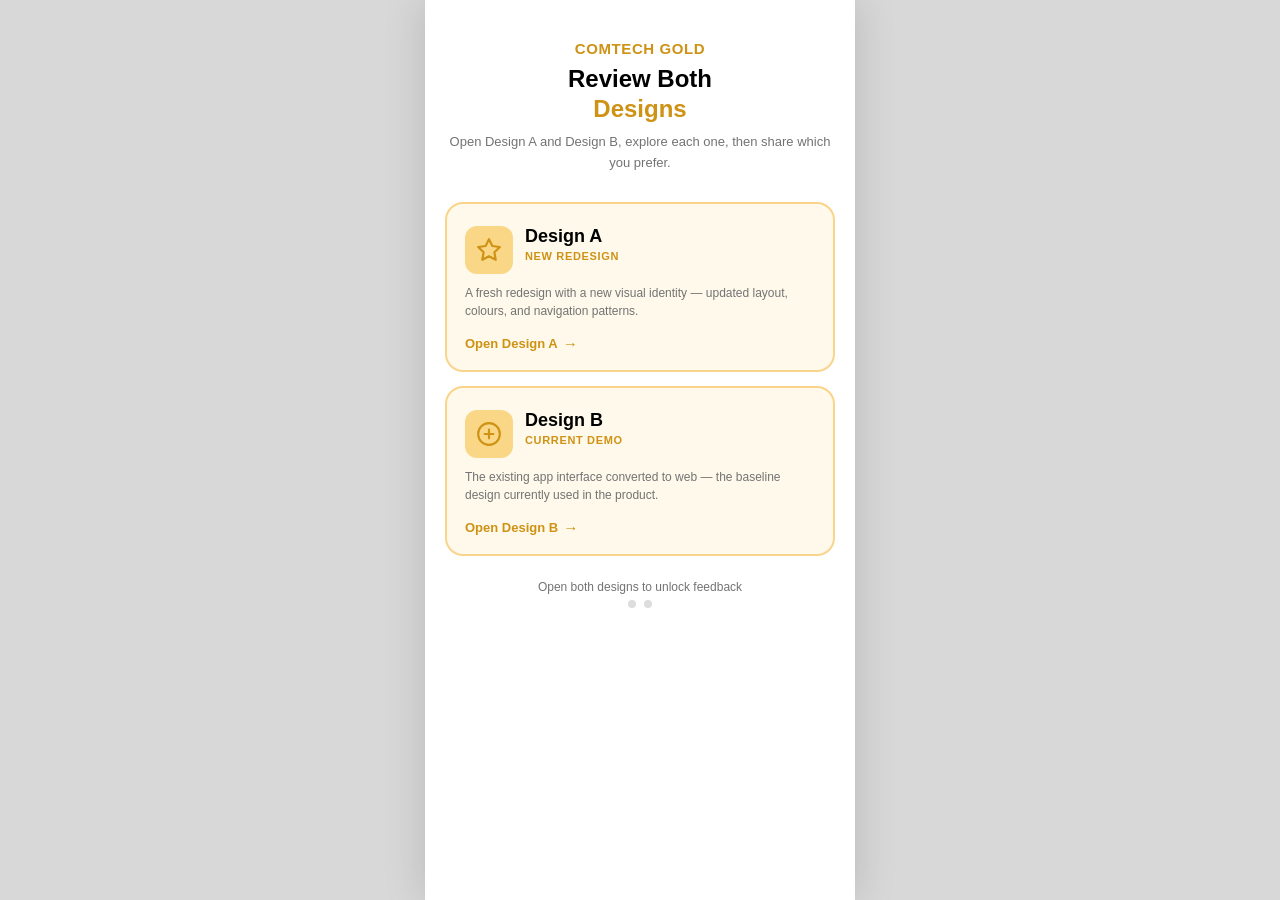
==== index.html @ 4515c18f "Initial commit: A/B test shell with design-a and design-b" ====
<!DOCTYPE html>
<html lang="en">
<head>
<meta charset="UTF-8">
<meta name="viewport" content="width=device-width, initial-scale=1.0, maximum-scale=1.0, user-scalable=no">
<title>ComTech Gold — Design Review</title>
<style>
/* ── Reset ── */
*, *::before, *::after { box-sizing: border-box; margin: 0; padding: 0; }
button { font-family: inherit; cursor: pointer; border: none; background: none; -webkit-tap-highlight-color: transparent; }
textarea, input { font-family: inherit; }

/* ── Tokens ── */
:root {
  --gold:       #CE9214;
  --gold-light: #FAD786;
  --gold-bg:    #FFF9EB;
  --gold-border:#F9D58C;
  --black:      #000;
  --white:      #fff;
  --gray:       #737373;
  --gray-light: #f5f5f5;
  --green:      #22C55E;
  --green-dark: #00A245;
  --red:        #FF1414;
  --desktop-bg: #d8d8d8;
  --radius:     18px;
  --shadow:     0 0 40px rgba(0,0,0,0.15);
}

/* ── Body ── */
body {
  background: var(--desktop-bg);
  min-height: 100vh;
  font-family: 'Onest', -apple-system, BlinkMacSystemFont, 'Segoe UI', Roboto, 'Helvetica Neue', Arial, sans-serif;
  -webkit-font-smoothing: antialiased;
}

/* ── App frame (choice / overlays) ── */
.app-frame {
  width: 100%;
  max-width: 430px;
  min-height: 100vh;
  background: var(--white);
  box-shadow: var(--shadow);
  display: flex;
  flex-direction: column;
  margin: 0 auto;
  position: relative;
  overflow-x: hidden;
}

/* ── Screens ── */
.screen { display: none; }
.screen.active { display: flex; }

#screen-choice.active {
  justify-content: center;
  width: 100%;
  min-height: 100vh;
  background: var(--desktop-bg);
}

/* ══════════════════════════════
   CHOICE SCREEN
══════════════════════════════ */
.choice-inner {
  display: flex;
  flex-direction: column;
  padding: 40px 20px 36px;
  flex: 1;
}

.choice-logo {
  text-align: center;
  margin-bottom: 6px;
}
.choice-logo-text {
  font-size: 15px;
  font-weight: 700;
  color: var(--gold);
  letter-spacing: 0.04em;
  text-transform: uppercase;
}

.choice-heading {
  font-size: 24px;
  font-weight: 800;
  color: var(--black);
  text-align: center;
  margin-bottom: 8px;
  line-height: 1.25;
}
.choice-heading span { color: var(--gold); }

.choice-subtitle {
  font-size: 13px;
  color: var(--gray);
  text-align: center;
  line-height: 1.6;
  margin-bottom: 28px;
}

/* ── Variant cards ── */
.cards-grid {
  display: flex;
  flex-direction: column;
  gap: 14px;
  margin-bottom: 24px;
}

.variant-card {
  position: relative;
  width: 100%;
  background: var(--gold-bg);
  border: 2px solid var(--gold-border);
  border-radius: var(--radius);
  padding: 22px 18px 18px;
  text-align: left;
  min-height: 140px;
  display: flex;
  flex-direction: column;
  justify-content: space-between;
  transition: transform 120ms ease, box-shadow 120ms ease, border-color 180ms ease;
  touch-action: manipulation;
}
.variant-card:active { transform: scale(0.97); }
.variant-card.viewed { border-color: var(--green); background: #f0fdf4; }

/* checkmark badge */
.card-badge {
  position: absolute;
  top: 14px;
  right: 14px;
  width: 28px;
  height: 28px;
  border-radius: 50%;
  background: var(--green);
  color: #fff;
  font-size: 13px;
  font-weight: 700;
  display: none;
  align-items: center;
  justify-content: center;
  line-height: 1;
}
.variant-card.viewed .card-badge { display: flex; }

.card-top { display: flex; align-items: flex-start; gap: 12px; }

.card-icon-wrap {
  width: 48px;
  height: 48px;
  border-radius: 12px;
  background: var(--gold-light);
  display: flex;
  align-items: center;
  justify-content: center;
  flex-shrink: 0;
}

.card-text-wrap { flex: 1; }

.card-label {
  font-size: 18px;
  font-weight: 800;
  color: var(--black);
  line-height: 1.2;
  margin-bottom: 3px;
}
.card-tag {
  font-size: 11px;
  font-weight: 600;
  color: var(--gold);
  text-transform: uppercase;
  letter-spacing: 0.06em;
}
.variant-card.viewed .card-tag { color: var(--green-dark); }

.card-desc {
  font-size: 12px;
  color: var(--gray);
  line-height: 1.55;
  margin-top: 10px;
}

.card-cta {
  font-size: 13px;
  font-weight: 700;
  color: var(--gold);
  margin-top: 14px;
  display: flex;
  align-items: center;
  gap: 5px;
}
.variant-card.viewed .card-cta { color: var(--green-dark); }
.card-cta-arrow { font-size: 15px; transition: transform 120ms ease; }
.variant-card:active .card-cta-arrow { transform: translateX(3px); }

/* progress hint */
.progress-hint {
  text-align: center;
  font-size: 12px;
  color: var(--gray);
  margin-bottom: 20px;
}
.progress-dots {
  display: flex;
  justify-content: center;
  gap: 8px;
  margin-top: 6px;
}
.progress-dot {
  width: 8px;
  height: 8px;
  border-radius: 50%;
  background: #ddd;
  transition: background 300ms ease;
}
.progress-dot.done { background: var(--green); }

/* ── Feedback trigger zone ── */
#feedback-trigger-zone {
  display: none;
  flex-direction: column;
  align-items: center;
  gap: 12px;
  margin-top: 4px;
}

.both-viewed-msg {
  font-size: 13px;
  font-weight: 600;
  color: var(--green-dark);
  text-align: center;
}

.btn-gold-full {
  width: 100%;
  min-height: 54px;
  background: linear-gradient(135deg, #CE9214 0%, #FAD786 55%, #CE9214 100%);
  color: #000;
  font-size: 16px;
  font-weight: 800;
  border-radius: 14px;
  border: none;
  cursor: pointer;
  letter-spacing: 0.02em;
  box-shadow: 0 4px 18px rgba(206,146,20,0.38);
  transition: opacity 120ms ease, transform 100ms ease;
  touch-action: manipulation;
}
.btn-gold-full:active { opacity: 0.85; transform: scale(0.98); }

.submitted-msg {
  display: none;
  text-align: center;
  font-size: 14px;
  font-weight: 600;
  color: var(--green-dark);
  padding: 14px;
  background: #f0fdf4;
  border-radius: 12px;
  border: 1.5px solid #bbf7d0;
  width: 100%;
}

/* ══════════════════════════════
   VIEWER SCREEN
══════════════════════════════ */
#screen-viewer {
  position: fixed;
  inset: 0;
  z-index: 100;
  background: #000;
}
#screen-viewer.active { display: block; }

#variant-iframe {
  width: 100%;
  height: 100%;
  border: none;
  display: block;
}

/* ── Back button overlay ── */
#btn-back {
  position: fixed;
  top: 16px;
  left: 16px;
  z-index: 9999;
  display: none;
  min-width: 48px;
  min-height: 48px;
  padding: 0 18px;
  background: rgba(10, 10, 10, 0.78);
  color: #fff;
  border-radius: 24px;
  font-size: 14px;
  font-weight: 700;
  border: none;
  cursor: pointer;
  backdrop-filter: blur(6px);
  -webkit-backdrop-filter: blur(6px);
  align-items: center;
  gap: 6px;
  box-shadow: 0 2px 12px rgba(0,0,0,0.35);
  touch-action: manipulation;
  letter-spacing: 0.01em;
}
#btn-back.visible { display: flex; }

/* ── Viewing label (small pill above back btn) ── */
#viewing-label {
  position: fixed;
  top: 72px;
  left: 16px;
  z-index: 9999;
  display: none;
  padding: 4px 12px;
  background: rgba(206,146,20,0.9);
  color: #000;
  border-radius: 20px;
  font-size: 11px;
  font-weight: 700;
  letter-spacing: 0.04em;
  text-transform: uppercase;
  backdrop-filter: blur(4px);
  -webkit-backdrop-filter: blur(4px);
}
#viewing-label.visible { display: block; }

/* ══════════════════════════════
   FEEDBACK & THANKYOU OVERLAYS
══════════════════════════════ */
.overlay-screen {
  position: fixed;
  inset: 0;
  z-index: 200;
  background: rgba(0, 0, 0, 0.55);
  justify-content: center;
  align-items: flex-end;
  display: none;
}
.overlay-screen.active { display: flex; }

.overlay-frame {
  width: 100%;
  max-width: 430px;
  max-height: 92vh;
  background: var(--white);
  border-radius: 24px 24px 0 0;
  overflow-y: auto;
  padding: 24px 24px 40px;
  transform: translateY(100%);
  transition: transform 300ms cubic-bezier(0.4, 0, 0.2, 1);
  -webkit-overflow-scrolling: touch;
}
.overlay-screen.active .overlay-frame { transform: translateY(0); }

/* Feedback header */
.overlay-header {
  display: flex;
  align-items: center;
  justify-content: space-between;
  margin-bottom: 22px;
}
.overlay-title {
  font-size: 20px;
  font-weight: 800;
  color: var(--black);
}
.btn-close {
  width: 36px;
  height: 36px;
  border-radius: 50%;
  background: var(--gray-light);
  color: var(--gray);
  font-size: 16px;
  display: flex;
  align-items: center;
  justify-content: center;
  flex-shrink: 0;
  touch-action: manipulation;
}

/* Form */
.form-section { margin-bottom: 22px; }

.pref-fieldset {
  border: none;
  padding: 0;
}
.pref-legend {
  font-size: 14px;
  font-weight: 700;
  color: var(--black);
  margin-bottom: 14px;
  display: block;
}
.pref-fieldset.error .pref-legend { color: var(--red); }
.error-msg {
  font-size: 12px;
  color: var(--red);
  margin-top: 6px;
  display: none;
}
.pref-fieldset.error .error-msg { display: block; }

.radio-options { display: flex; flex-direction: column; gap: 10px; }

.radio-label {
  display: flex;
  align-items: center;
  gap: 12px;
  padding: 14px 16px;
  border: 2px solid #e8e8e8;
  border-radius: 12px;
  cursor: pointer;
  transition: border-color 150ms ease, background 150ms ease;
  touch-action: manipulation;
}
.radio-label:has(input:checked) {
  border-color: var(--gold);
  background: var(--gold-bg);
}
.radio-label input[type="radio"] {
  width: 18px;
  height: 18px;
  accent-color: var(--gold);
  flex-shrink: 0;
  cursor: pointer;
}
.radio-label-text { flex: 1; }
.radio-label-title {
  font-size: 14px;
  font-weight: 700;
  color: var(--black);
  display: block;
  line-height: 1.2;
}
.radio-label-sub {
  font-size: 11px;
  color: var(--gray);
  margin-top: 2px;
  display: block;
}

.form-label {
  font-size: 14px;
  font-weight: 700;
  color: var(--black);
  margin-bottom: 8px;
  display: block;
}
.form-textarea {
  width: 100%;
  padding: 14px;
  border: 2px solid #e8e8e8;
  border-radius: 12px;
  font-size: 14px;
  color: var(--black);
  resize: none;
  line-height: 1.55;
  transition: border-color 150ms ease;
  background: #fff;
}
.form-textarea:focus {
  outline: none;
  border-color: var(--gold);
}
.form-textarea::placeholder { color: #b0b0b0; }

/* ── Thank you ── */
.thankyou-inner {
  display: flex;
  flex-direction: column;
  align-items: center;
  text-align: center;
  padding: 16px 0 8px;
}
.thankyou-icon {
  width: 68px;
  height: 68px;
  border-radius: 50%;
  background: #dcfce7;
  border: 2px solid #bbf7d0;
  color: var(--green-dark);
  font-size: 28px;
  font-weight: 700;
  display: flex;
  align-items: center;
  justify-content: center;
  margin-bottom: 18px;
}
.thankyou-title {
  font-size: 24px;
  font-weight: 800;
  color: var(--black);
  margin-bottom: 8px;
}
.thankyou-body {
  font-size: 14px;
  color: var(--gray);
  line-height: 1.6;
  margin-bottom: 28px;
}
</style>
</head>
<body>

<!-- ══════════════════════════════
     SCREEN 1 — CHOICE
══════════════════════════════ -->
<div id="screen-choice" class="screen">
  <div class="app-frame">
    <div class="choice-inner">

      <div class="choice-logo">
        <span class="choice-logo-text">ComTech Gold</span>
      </div>

      <h1 class="choice-heading">Review Both<br><span>Designs</span></h1>
      <p class="choice-subtitle">Open Design A and Design B, explore each one, then share which you prefer.</p>

      <div class="cards-grid">

        <!-- Card A -->
        <button class="variant-card" id="card-a" data-variant="a">
          <div class="card-badge">✓</div>
          <div class="card-top">
            <div class="card-icon-wrap">
              <svg width="26" height="26" viewBox="0 0 24 24" fill="none" stroke="#CE9214" stroke-width="2" stroke-linecap="round" stroke-linejoin="round">
                <polygon points="12 2 15.09 8.26 22 9.27 17 14.14 18.18 21.02 12 17.77 5.82 21.02 7 14.14 2 9.27 8.91 8.26 12 2"/>
              </svg>
            </div>
            <div class="card-text-wrap">
              <div class="card-label">Design A</div>
              <div class="card-tag" id="card-a-tag">New Redesign</div>
            </div>
          </div>
          <p class="card-desc">A fresh redesign with a new visual identity — updated layout, colours, and navigation patterns.</p>
          <div class="card-cta">
            <span>Open Design A</span>
            <span class="card-cta-arrow">→</span>
          </div>
        </button>

        <!-- Card B -->
        <button class="variant-card" id="card-b" data-variant="b">
          <div class="card-badge">✓</div>
          <div class="card-top">
            <div class="card-icon-wrap">
              <svg width="26" height="26" viewBox="0 0 24 24" fill="none" stroke="#CE9214" stroke-width="2" stroke-linecap="round" stroke-linejoin="round">
                <circle cx="12" cy="12" r="10"/>
                <line x1="12" y1="8" x2="12" y2="16"/>
                <line x1="8" y1="12" x2="16" y2="12"/>
              </svg>
            </div>
            <div class="card-text-wrap">
              <div class="card-label">Design B</div>
              <div class="card-tag" id="card-b-tag">Current Demo</div>
            </div>
          </div>
          <p class="card-desc">The existing app interface converted to web — the baseline design currently used in the product.</p>
          <div class="card-cta">
            <span>Open Design B</span>
            <span class="card-cta-arrow">→</span>
          </div>
        </button>

      </div><!-- /cards-grid -->

      <!-- Progress indicator -->
      <div class="progress-hint" id="progress-hint">
        <span id="progress-text">Open both designs to unlock feedback</span>
        <div class="progress-dots">
          <div class="progress-dot" id="dot-a"></div>
          <div class="progress-dot" id="dot-b"></div>
        </div>
      </div>

      <!-- Feedback zone — hidden until both seen -->
      <div id="feedback-trigger-zone">
        <p class="both-viewed-msg">✓ You've reviewed both designs!</p>
        <button id="btn-submit-feedback" class="btn-gold-full">Submit Feedback</button>
        <p class="submitted-msg" id="submitted-msg">✓ Feedback submitted — thank you!</p>
      </div>

    </div><!-- /choice-inner -->
  </div><!-- /app-frame -->
</div><!-- /screen-choice -->


<!-- ══════════════════════════════
     SCREEN 2 — VIEWER
══════════════════════════════ -->
<div id="screen-viewer" class="screen">
  <iframe id="variant-iframe" src="" title="Design variant" allowfullscreen></iframe>
</div>

<!-- Back button (fixed overlay above iframe) -->
<button id="btn-back" aria-label="Back to choice screen">
  ← Back
</button>

<!-- Viewing label pill -->
<div id="viewing-label"></div>


<!-- ══════════════════════════════
     SCREEN 3 — FEEDBACK OVERLAY
══════════════════════════════ -->
<div id="screen-feedback" class="overlay-screen">
  <div class="overlay-frame">

    <div class="overlay-header">
      <h2 class="overlay-title">Your Feedback</h2>
      <button class="btn-close" id="btn-close-feedback" aria-label="Close">✕</button>
    </div>

    <form id="feedback-form" novalidate>

      <div class="form-section">
        <fieldset class="pref-fieldset" id="pref-fieldset">
          <legend class="pref-legend">Which design do you prefer?</legend>
          <div class="radio-options">
            <label class="radio-label">
              <input type="radio" name="preference" value="A">
              <div class="radio-label-text">
                <span class="radio-label-title">Design A</span>
                <span class="radio-label-sub">New Redesign</span>
              </div>
            </label>
            <label class="radio-label">
              <input type="radio" name="preference" value="B">
              <div class="radio-label-text">
                <span class="radio-label-title">Design B</span>
                <span class="radio-label-sub">Current Demo</span>
              </div>
            </label>
          </div>
          <p class="error-msg">Please select a design before submitting.</p>
        </fieldset>
      </div>

      <div class="form-section">
        <label class="form-label" for="feedback-text">What stood out to you? <span style="font-weight:400;color:#b0b0b0">(optional)</span></label>
        <textarea
          id="feedback-text"
          name="feedback"
          class="form-textarea"
          rows="5"
          maxlength="1000"
          placeholder="Tell us what you liked or disliked — layout, colours, navigation, clarity…"
        ></textarea>
      </div>

      <button type="submit" class="btn-gold-full">Submit Feedback</button>

    </form>
  </div>
</div>


<!-- ══════════════════════════════
     SCREEN 4 — THANK YOU OVERLAY
══════════════════════════════ -->
<div id="screen-thankyou" class="overlay-screen">
  <div class="overlay-frame">
    <div class="thankyou-inner">
      <div class="thankyou-icon">✓</div>
      <h2 class="thankyou-title">Thank you!</h2>
      <p class="thankyou-body">Your feedback has been saved.<br>It will help shape the final design direction.</p>
      <button id="btn-done" class="btn-gold-full">Done</button>
    </div>
  </div>
</div>


<script>
(function () {
  'use strict';

  // ── Variant paths (relative from ship/index.html) ──
  var VARIANTS = {
    a: './design-a/comtech-gold-dashboard-v4.html',
    b: './design-b/index.html'
  };

  // ── App state ──
  var APP = {
    currentScreen: 'choice',
    activeVariant: null,
    seenA: false,
    seenB: false,
    submitted: false
  };

  // ── DOM refs ──
  var elScreenChoice   = document.getElementById('screen-choice');
  var elScreenViewer   = document.getElementById('screen-viewer');
  var elScreenFeedback = document.getElementById('screen-feedback');
  var elScreenThankyou = document.getElementById('screen-thankyou');
  var elIframe         = document.getElementById('variant-iframe');
  var elBtnBack        = document.getElementById('btn-back');
  var elViewingLabel   = document.getElementById('viewing-label');
  var elCardA          = document.getElementById('card-a');
  var elCardB          = document.getElementById('card-b');
  var elDotA           = document.getElementById('dot-a');
  var elDotB           = document.getElementById('dot-b');
  var elFeedbackZone   = document.getElementById('feedback-trigger-zone');
  var elBtnSubmitFb    = document.getElementById('btn-submit-feedback');
  var elSubmittedMsg   = document.getElementById('submitted-msg');
  var elProgressText   = document.getElementById('progress-text');
  var elForm           = document.getElementById('feedback-form');
  var elPrefFieldset   = document.getElementById('pref-fieldset');

  // ── Overlay animation helper ──
  function showOverlay(el) {
    el.style.display = 'flex';
    // double rAF so initial transform is painted before transition fires
    requestAnimationFrame(function () {
      requestAnimationFrame(function () {
        el.classList.add('active');
      });
    });
  }

  function hideOverlay(el, cb) {
    el.classList.remove('active');
    setTimeout(function () {
      el.style.display = 'none';
      if (cb) cb();
    }, 310);
  }

  // ── goto(screen, variant?) ──
  function goto(screen, variant) {
    // Hide active overlays
    if (APP.currentScreen === 'feedback') {
      elScreenFeedback.classList.remove('active');
      elScreenFeedback.style.display = 'none';
    }
    if (APP.currentScreen === 'thankyou') {
      elScreenThankyou.classList.remove('active');
      elScreenThankyou.style.display = 'none';
    }

    // Back button / label — only for viewer
    elBtnBack.classList.remove('visible');
    elViewingLabel.classList.remove('visible');

    if (screen === 'choice') {
      elScreenViewer.classList.remove('active');
      elIframe.src = '';            // release iframe memory
      elScreenChoice.classList.add('active');
      renderChoiceState();

    } else if (screen === 'viewer') {
      APP.activeVariant = variant;
      elScreenChoice.classList.remove('active');

      // Set iframe src then show screen
      var path = VARIANTS[variant];
      elIframe.src = path;

      // For Variant A (1080px fixed frame) — scale to fit viewport
      if (variant === 'a') {
        elIframe.style.transform = '';
        elIframe.style.width     = '100%';
        elIframe.style.height    = '100%';
        elIframe.onload = function () {
          applyVariantAScale();
        };
      } else {
        elIframe.onload = null;
        elIframe.style.transform = '';
        elIframe.style.transformOrigin = '';
        elIframe.style.width  = '100%';
        elIframe.style.height = '100%';
      }

      elScreenViewer.classList.add('active');
      elBtnBack.classList.add('visible');
      elViewingLabel.textContent = variant === 'a' ? 'Design A' : 'Design B';
      elViewingLabel.classList.add('visible');

      markSeen(variant);

    } else if (screen === 'feedback') {
      showOverlay(elScreenFeedback);

    } else if (screen === 'thankyou') {
      hideOverlay(elScreenFeedback, function () {
        showOverlay(elScreenThankyou);
      });
    }

    APP.currentScreen = screen;
  }

  // ── Variant A scaling (1080×1920 frame → fit viewport) ──
  function applyVariantAScale() {
    var vw = window.innerWidth;
    var vh = window.innerHeight;
    var scale = Math.min(vw / 1080, vh / 1920);
    var iw = (vw / scale);
    var ih = (vh / scale);
    elIframe.style.transformOrigin = '0 0';
    elIframe.style.transform  = 'scale(' + scale + ')';
    elIframe.style.width      = iw + 'px';
    elIframe.style.height     = ih + 'px';
    elIframe.style.position   = 'absolute';
    elIframe.style.top        = '0';
    elIframe.style.left       = '0';
  }

  // Handle resize when viewing Variant A
  window.addEventListener('resize', function () {
    if (APP.currentScreen === 'viewer' && APP.activeVariant === 'a') {
      applyVariantAScale();
    }
  });

  // ── markSeen(variant) ──
  function markSeen(variant) {
    if (variant === 'a' && !APP.seenA) {
      APP.seenA = true;
      localStorage.setItem('ab_seen_a', '1');
    }
    if (variant === 'b' && !APP.seenB) {
      APP.seenB = true;
      localStorage.setItem('ab_seen_b', '1');
    }
    // Update card visual immediately
    updateCardState();
  }

  // ── updateCardState() ──
  function updateCardState() {
    if (APP.seenA) { elCardA.classList.add('viewed'); elDotA.classList.add('done'); }
    if (APP.seenB) { elCardB.classList.add('viewed'); elDotB.classList.add('done'); }
  }

  // ── renderChoiceState() ──
  function renderChoiceState() {
    updateCardState();

    // Progress text
    if (!APP.seenA && !APP.seenB) {
      elProgressText.textContent = 'Open both designs to unlock feedback';
    } else if (APP.seenA && !APP.seenB) {
      elProgressText.textContent = 'Great! Now open Design B to continue';
    } else if (!APP.seenA && APP.seenB) {
      elProgressText.textContent = 'Great! Now open Design A to continue';
    } else {
      elProgressText.textContent = 'Both reviewed — feedback unlocked below';
    }

    // Feedback zone
    if (APP.seenA && APP.seenB) {
      elFeedbackZone.style.display = 'flex';
      document.getElementById('progress-hint').style.display = 'none';

      if (APP.submitted) {
        elBtnSubmitFb.style.display = 'none';
        elSubmittedMsg.style.display = 'block';
      } else {
        elBtnSubmitFb.style.display = '';
        elSubmittedMsg.style.display = 'none';
      }
    } else {
      elFeedbackZone.style.display = 'none';
      document.getElementById('progress-hint').style.display = 'block';
    }
  }

  // ── handleSubmit ──
  function handleSubmit(e) {
    e.preventDefault();

    var selected = elForm.querySelector('input[name="preference"]:checked');
    if (!selected) {
      elPrefFieldset.classList.add('error');
      elPrefFieldset.scrollIntoView({ behavior: 'smooth', block: 'center' });
      return;
    }
    elPrefFieldset.classList.remove('error');

    var preference = selected.value;
    var feedbackText = elForm.querySelector('textarea[name="feedback"]').value.trim();

    var response = {
      preference: preference,
      feedback: feedbackText,
      timestamp: new Date().toISOString()
    };

    localStorage.setItem('ab_response', JSON.stringify(response));
    localStorage.setItem('ab_submitted', '1');
    APP.submitted = true;

    goto('thankyou');
  }

  // ── Event listeners ──
  elCardA.addEventListener('click', function () { goto('viewer', 'a'); });
  elCardB.addEventListener('click', function () { goto('viewer', 'b'); });
  elBtnBack.addEventListener('click', function () { goto('choice'); });

  elBtnSubmitFb.addEventListener('click', function () { goto('feedback'); });

  document.getElementById('btn-close-feedback').addEventListener('click', function () {
    hideOverlay(elScreenFeedback, function () {
      APP.currentScreen = 'choice';
    });
  });

  elForm.addEventListener('submit', handleSubmit);

  // Clear error on radio change
  elForm.querySelectorAll('input[name="preference"]').forEach(function (radio) {
    radio.addEventListener('change', function () {
      elPrefFieldset.classList.remove('error');
    });
  });

  document.getElementById('btn-done').addEventListener('click', function () {
    hideOverlay(elScreenThankyou, function () {
      APP.currentScreen = 'choice';
      renderChoiceState();
    });
    goto('choice');
  });

  // ── Init — restore from localStorage ──
  document.addEventListener('DOMContentLoaded', function () {
    APP.seenA     = localStorage.getItem('ab_seen_a')    === '1';
    APP.seenB     = localStorage.getItem('ab_seen_b')    === '1';
    APP.submitted = localStorage.getItem('ab_submitted') === '1';

    goto('choice');
  });

})();
</script>
</body>
</html>
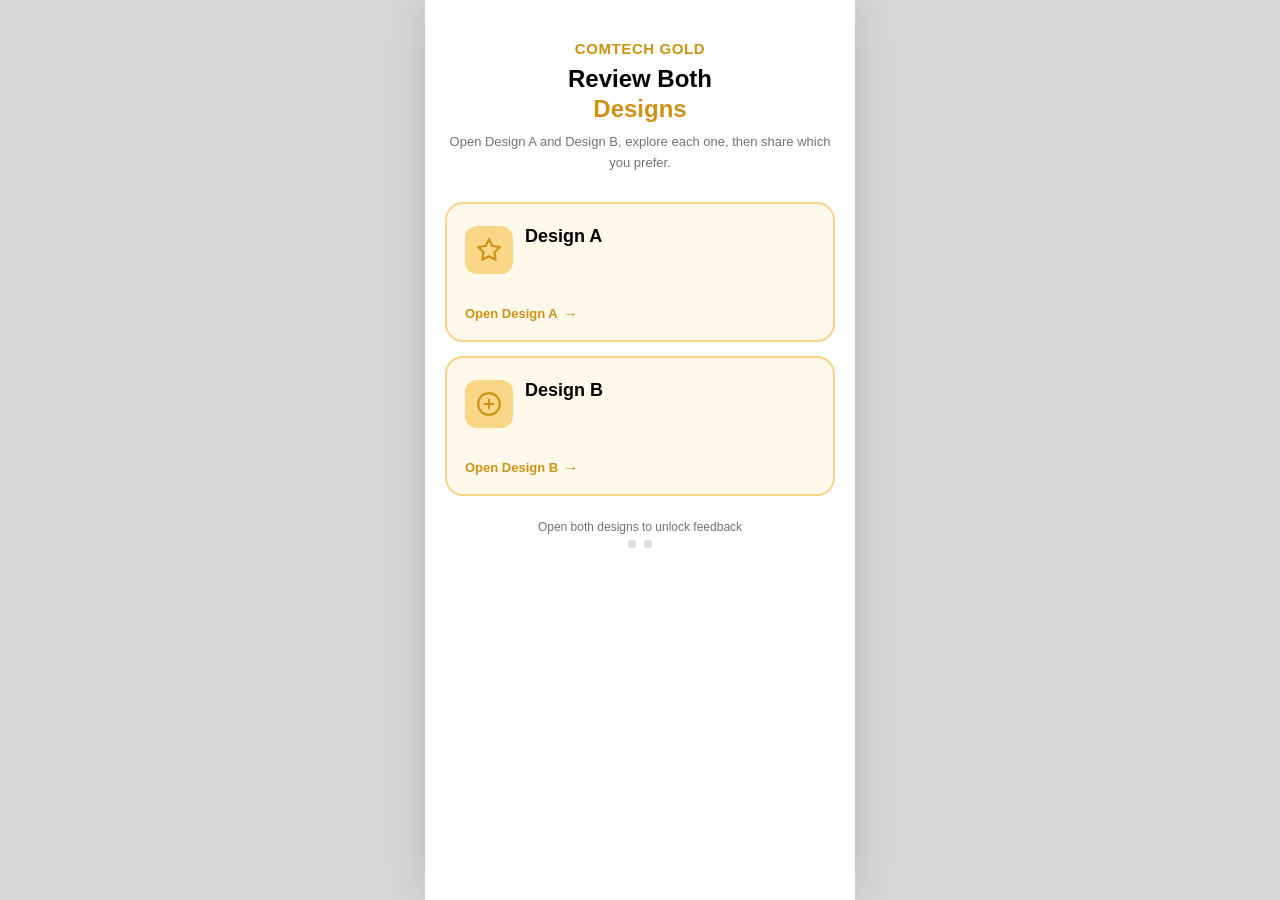
==== commit ba325382: "Remove card descriptions/tags, center back button and viewing label at top Co-Authored-By: Claude So" ====
--- a/index.html
+++ b/index.html
@@ -2,7 +2,7 @@
 <html lang="en">
 <head>
 <meta charset="UTF-8">
-<meta name="viewport" content="width=device-width, initial-scale=1.0, maximum-scale=1.0, user-scalable=no">
+<meta name="viewport" content="width=device-width, initial-scale=1.0, maximum-scale=1.0, user-scalable=no, viewport-fit=cover">
 <title>ComTech Gold — Design Review</title>
 <style>
 /* ── Reset ── */
@@ -286,25 +286,29 @@
 /* ── Back button overlay ── */
 #btn-back {
   position: fixed;
-  top: 16px;
-  left: 16px;
+  /* centered at the top, offset by notch on mobile */
+  top: calc(16px + env(safe-area-inset-top, 0px));
+  left: 50%;
+  transform: translateX(-50%);
   z-index: 9999;
   display: none;
   min-width: 48px;
   min-height: 48px;
   padding: 0 18px;
-  background: rgba(10, 10, 10, 0.78);
+  background: rgba(10, 10, 10, 0.42);
   color: #fff;
   border-radius: 24px;
   font-size: 14px;
   font-weight: 700;
-  border: none;
+  border: 1px solid rgba(255, 255, 255, 0.22);
   cursor: pointer;
-  backdrop-filter: blur(6px);
-  -webkit-backdrop-filter: blur(6px);
+  /* heavier blur keeps the label readable over both dark and light app headers */
+  backdrop-filter: blur(10px) saturate(120%);
+  -webkit-backdrop-filter: blur(10px) saturate(120%);
   align-items: center;
   gap: 6px;
-  box-shadow: 0 2px 12px rgba(0,0,0,0.35);
+  box-shadow: 0 2px 12px rgba(0,0,0,0.25);
+  text-shadow: 0 1px 2px rgba(0,0,0,0.55);
   touch-action: manipulation;
   letter-spacing: 0.01em;
 }
@@ -313,8 +317,9 @@
 /* ── Viewing label (small pill above back btn) ── */
 #viewing-label {
   position: fixed;
-  top: 72px;
-  left: 16px;
+  top: calc(72px + env(safe-area-inset-top, 0px));
+  left: 50%;
+  transform: translateX(-50%);
   z-index: 9999;
   display: none;
   padding: 4px 12px;
@@ -536,10 +541,8 @@
             </div>
             <div class="card-text-wrap">
               <div class="card-label">Design A</div>
-              <div class="card-tag" id="card-a-tag">New Redesign</div>
             </div>
           </div>
-          <p class="card-desc">A fresh redesign with a new visual identity — updated layout, colours, and navigation patterns.</p>
           <div class="card-cta">
             <span>Open Design A</span>
             <span class="card-cta-arrow">→</span>
@@ -559,10 +562,8 @@
             </div>
             <div class="card-text-wrap">
               <div class="card-label">Design B</div>
-              <div class="card-tag" id="card-b-tag">Current Demo</div>
             </div>
           </div>
-          <p class="card-desc">The existing app interface converted to web — the baseline design currently used in the product.</p>
           <div class="card-cta">
             <span>Open Design B</span>
             <span class="card-cta-arrow">→</span>
@@ -825,15 +826,8 @@
 
   // ── markSeen(variant) ──
   function markSeen(variant) {
-    if (variant === 'a' && !APP.seenA) {
-      APP.seenA = true;
-      localStorage.setItem('ab_seen_a', '1');
-    }
-    if (variant === 'b' && !APP.seenB) {
-      APP.seenB = true;
-      localStorage.setItem('ab_seen_b', '1');
-    }
-    // Update card visual immediately
+    if (variant === 'a') APP.seenA = true;
+    if (variant === 'b') APP.seenB = true;
     updateCardState();
   }
 
@@ -897,10 +891,7 @@
       timestamp: new Date().toISOString()
     };
 
-    localStorage.setItem('ab_response', JSON.stringify(response));
-    localStorage.setItem('ab_submitted', '1');
     APP.submitted = true;
-
     goto('thankyou');
   }
 
@@ -909,7 +900,9 @@
   elCardB.addEventListener('click', function () { goto('viewer', 'b'); });
   elBtnBack.addEventListener('click', function () { goto('choice'); });
 
-  elBtnSubmitFb.addEventListener('click', function () { goto('feedback'); });
+  elBtnSubmitFb.addEventListener('click', function () {
+    window.location.href = 'https://forms.gle/oUNLctkgnK64Wd1A6';
+  });
 
   document.getElementById('btn-close-feedback').addEventListener('click', function () {
     hideOverlay(elScreenFeedback, function () {
@@ -934,11 +927,12 @@
     goto('choice');
   });
 
-  // ── Init — restore from localStorage ──
+  // ── Init — always start fresh; clear any stale localStorage from prior builds ──
   document.addEventListener('DOMContentLoaded', function () {
-    APP.seenA     = localStorage.getItem('ab_seen_a')    === '1';
-    APP.seenB     = localStorage.getItem('ab_seen_b')    === '1';
-    APP.submitted = localStorage.getItem('ab_submitted') === '1';
+    localStorage.removeItem('ab_seen_a');
+    localStorage.removeItem('ab_seen_b');
+    localStorage.removeItem('ab_submitted');
+    localStorage.removeItem('ab_response');
 
     goto('choice');
   });
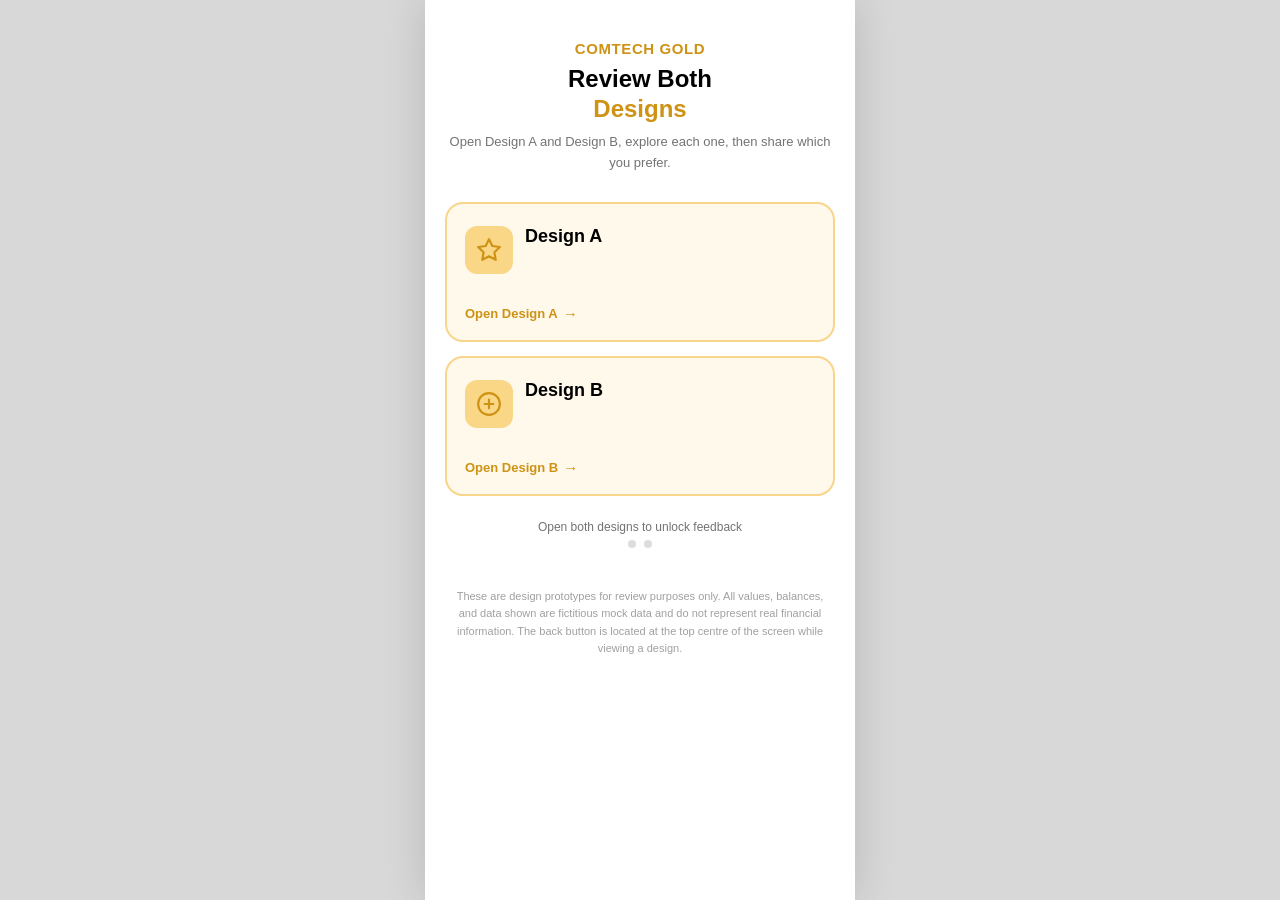
==== commit 90cbc7f5: "Add disclaimer text and back button hint on choice screen Co-Authored-By: Claude Sonnet 4.6 <noreply" ====
--- a/index.html
+++ b/index.html
@@ -251,6 +251,15 @@
   touch-action: manipulation;
 }
 .btn-gold-full:active { opacity: 0.85; transform: scale(0.98); }
+
+.disclaimer {
+  font-size: 11px;
+  color: #a0a0a0;
+  text-align: center;
+  line-height: 1.6;
+  margin-top: 20px;
+  padding: 0 8px;
+}
 
 .submitted-msg {
   display: none;
@@ -588,6 +597,9 @@
         <p class="submitted-msg" id="submitted-msg">✓ Feedback submitted — thank you!</p>
       </div>
 
+      <!-- Disclaimer -->
+      <p class="disclaimer">These are design prototypes for review purposes only. All values, balances, and data shown are fictitious mock data and do not represent real financial information. The back button is located at the top centre of the screen while viewing a design.</p>
+
     </div><!-- /choice-inner -->
   </div><!-- /app-frame -->
 </div><!-- /screen-choice -->
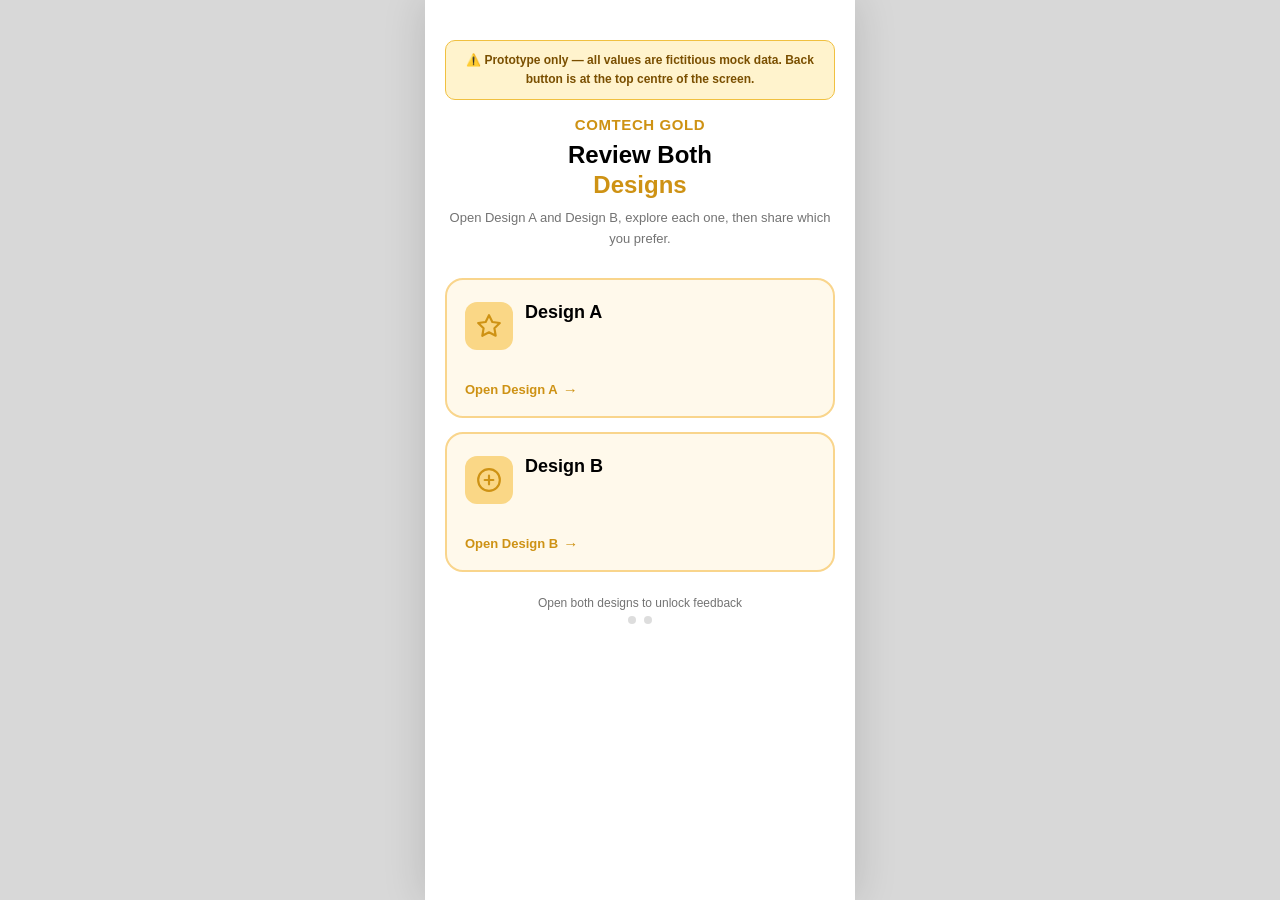
==== commit cb5caf61: "Move disclaimer to top of choice screen, make it bold and prominent Co-Authored-By: Claude Sonnet 4." ====
--- a/index.html
+++ b/index.html
@@ -253,12 +253,16 @@
 .btn-gold-full:active { opacity: 0.85; transform: scale(0.98); }
 
 .disclaimer {
-  font-size: 11px;
-  color: #a0a0a0;
+  font-size: 12px;
+  font-weight: 700;
+  color: #7a4f00;
+  background: #fff3cd;
+  border: 1.5px solid #f0c040;
+  border-radius: 10px;
   text-align: center;
   line-height: 1.6;
-  margin-top: 20px;
-  padding: 0 8px;
+  padding: 10px 14px;
+  margin-bottom: 16px;
 }
 
 .submitted-msg {
@@ -530,6 +534,9 @@
   <div class="app-frame">
     <div class="choice-inner">
 
+      <!-- Disclaimer -->
+      <p class="disclaimer">⚠️ Prototype only — all values are fictitious mock data. Back button is at the top centre of the screen.</p>
+
       <div class="choice-logo">
         <span class="choice-logo-text">ComTech Gold</span>
       </div>
@@ -596,9 +603,6 @@
         <button id="btn-submit-feedback" class="btn-gold-full">Submit Feedback</button>
         <p class="submitted-msg" id="submitted-msg">✓ Feedback submitted — thank you!</p>
       </div>
-
-      <!-- Disclaimer -->
-      <p class="disclaimer">These are design prototypes for review purposes only. All values, balances, and data shown are fictitious mock data and do not represent real financial information. The back button is located at the top centre of the screen while viewing a design.</p>
 
     </div><!-- /choice-inner -->
   </div><!-- /app-frame -->
